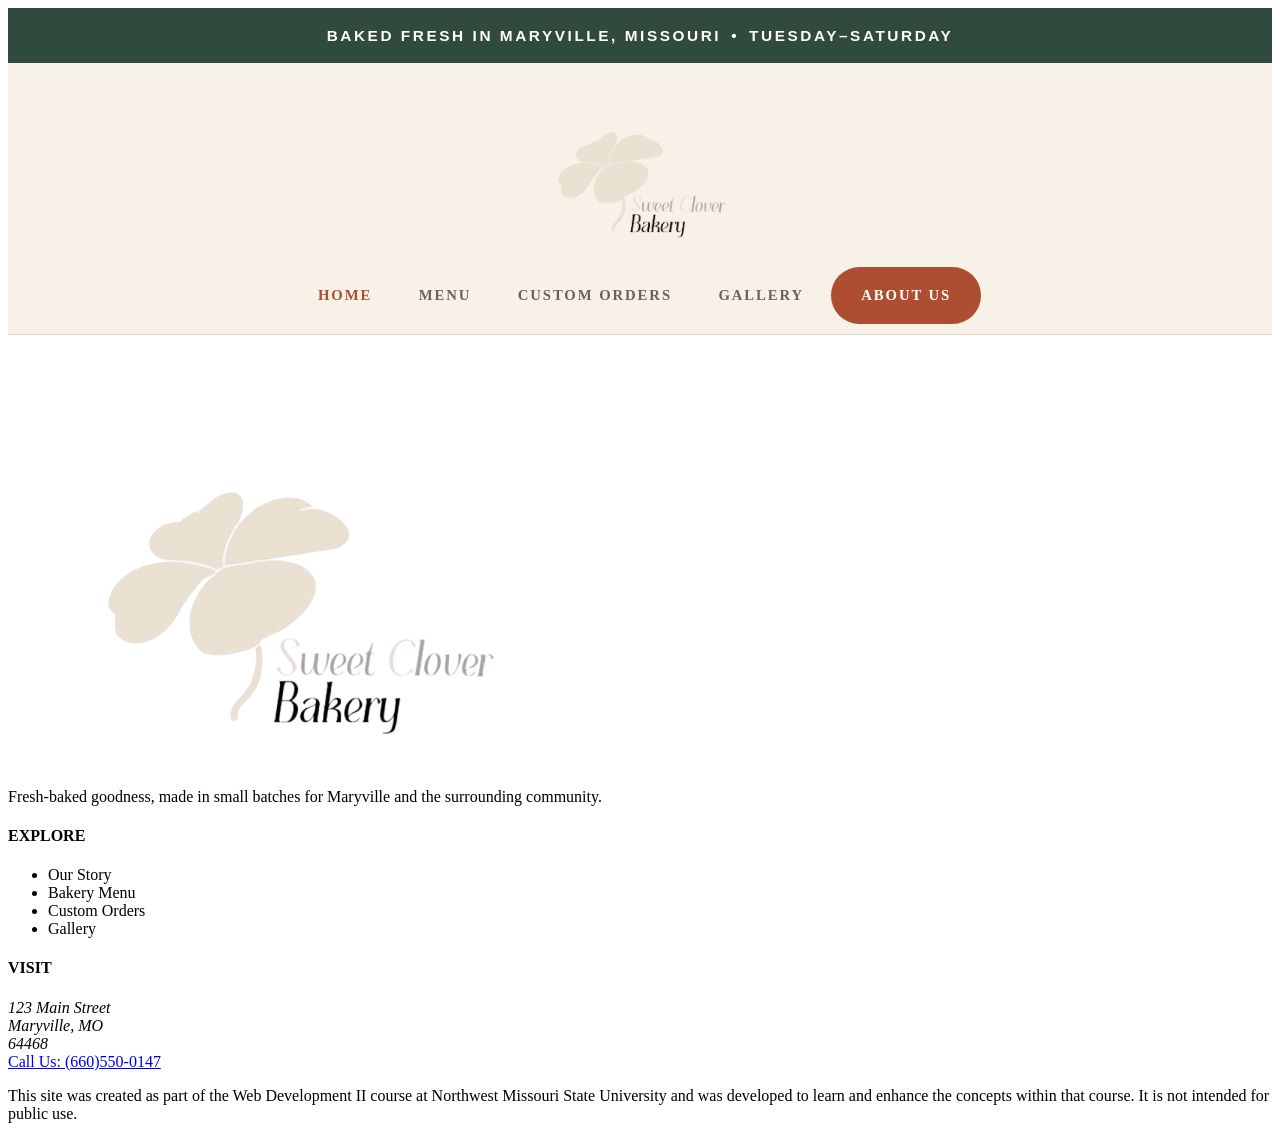
==== index.html @ 26d7bfdf "Emma Smith Update HTML Added HTML code to the footer of index.html" ====
<!DOCTYPE html>
<html lang="en">
   <head>
      <!--
         Project Description:

         Author(s): Alex Chagnon, Mitchell Nelson
         Date:   10/15/2026
   
         Filename: index.html
   
      -->
      
      <meta charset="utf-8" />
      <meta name="viewport" content="width=device-width, initial-scale=1" />
      <title>Sweet Clover Bakery</title>
      <link href="styles.css" rel="stylesheet" />

   </head>
   <body>
      <div class="announcement-bar">
         BAKED FRESH IN MARYVILLE, MISSOURI
         <span class="announcement-divider">•</span>
         TUESDAY–SATURDAY
      </div>
      <header>
         <a href="index.html">
            <img src="images/logo.png" alt="Sweet Clover Bakery">
         </a>
         <nav>
            <a href="index.html">Home</a>
            <a href="menu.html">Menu</a>
            <a href="customorders.html">Custom Orders</a>
            <a href="gallery.html">Gallery</a>
            <a href="aboutus.html">About Us</a>
         </nav>
         
      </header>

      <article>
             
      </article>
      
      <footer>
          <div class="footer-container">
            <!-- Left Column -->
            <a href="index.html">
            <img src="images/logo.png" alt="Sweet Clover Bakery">
         </a>
              <p>Fresh-baked goodness, made in small batches for Maryville and the surrounding community.</p>
          </div>
          
          <!--Middle Column-->
            <div class="footer-column">
                <h4>EXPLORE</h4>
                <ul>
                    <li href="aboutus.html">Our Story</li>
                    <li href="menu.html">Bakery Menu</li>
                    <li href="customorders.html">Custom Orders</li>
                    <li href="gallery.html">Gallery</li>
                    </ul>
            </div>
          
        <!-- Right Column -->
          <div class="footer-column">
          <h4>VISIT</h4>
          <address>
              123 Main Street<br>
              Maryville, MO<br>
              64468<br>
              </address>
          <a href="tel:+660550147">Call Us: (660)550-0147</a>
          </div>
          
          <div class="footer-bottom">
          <p>This site was created as part of the Web Development II course at Northwest Missouri State University and was developed to learn and enhance the concepts within that course. It is not intended for public use.</p>
          </div>
      </footer>
   </body>

</html>
---- styles.css ----
@charset "utf-8";

/*
{"path":"/tauri/C/Users/S580229/OneDrive - nwmissouri.edu/Documents/2026-2027 Courses/Fall 2026/Web Development/Web Dev Project/web-dev-ii-fa26-group-project-group-1/styles.css"}   Project Name:
   Author(s): Mitchell Nelson
   Date: 10/15/2026
   Filename: styles.css

*/


/* HTML and Body styles */


/* Announcement styles */
.announcement-bar {
    display: flex;
    width: 100%;
    min-height: 55px;
    margin: 0;
    border: none;
    outline: none;
    box-sizing: border-box;

    align-items: center;
    justify-content: center;
    flex-wrap: wrap;
    gap: 10px;

    background-color: #304b3d;
    color: #ffffff;
    padding: 14px 16px;

    font-family: Arial, Helvetica, sans-serif;
    font-size: clamp(10px, 1.2vw, 17px);
    font-weight: bold;
    letter-spacing: clamp(1px, 0.2vw, 3px);
    line-height: 1.5;
    text-align: center;
}

/* Header styles */
header {
   background-color: #f7f1e7;
   min-height: 200px;
   display: flex;
   flex-direction: column;
   align-items: center;
   justify-content: center;
   padding: 1px 20px 10px;
   border-bottom: 1px solid #e1d9ce;
}

header > a {
   display: flex;
   justify-content: center;
   align-items: center;
   margin-bottom: 15px;
}

header img {
   display: block;
   width: 250px;
   height: auto;
   object-fit: contain;
}

/* Navigation list styles */
nav {
    display: flex;
    flex-direction: row;
    align-items: center;
    justify-content: center;
    flex-wrap: wrap;
    gap: 8px;
    width: 100%;
    max-width: 1000px;
    margin: 0 auto;
}

nav a {
    display: inline-flex;
    align-items: center;
    justify-content: center;
    text-align: center;
    text-decoration: none;
    color: #68635c;
    font-size: clamp(11px, 1.15vw, 16px);
    font-weight: bold;
    letter-spacing: clamp(0.5px, 0.15vw, 2px);
    text-transform: uppercase;
    padding: 17px clamp(10px, 1.5vw, 20px);
    border-radius: 0;
    background-color: transparent;
    transition: color 0.25s ease;
}

nav a:not(:last-child) {
    text-decoration: none;
    text-underline-offset: 6px;
    text-decoration-thickness: 2px;
}

nav a:not(:last-child):hover {
    color: #ad4e32;
    text-decoration: underline;
    background-color: transparent;
}

nav a:first-child {
    color: #ad4e32;
}

nav a:last-child {
   background-color: #ad4e32;
   color: #ffffff;
   padding: 20px 30px;
   border-radius: 40px;
   text-decoration: none;
}

nav a:last-child:hover {
   background-color: #8f3e28;
   color: #ffffff;
   text-decoration: none;
}

nav a:focus-visible {
   outline: 2px solid #304b3d;
   outline-offset: 4px;
}

/* Article Styles */



/* Page footer styles */




/* =============================================
   Tablet and Desktop Styles: greater than 510px
   =============================================
*/
@media only screen and (min-width:511px) {
   
   
}

/* =============================================
   Tablet and Desktop Styles: greater than 640px
   =============================================
*/
@media only screen and (min-width:641px) {
      
   
}

/* =============================================
   Tablet and Desktop Styles: greater than 720px
   =============================================
*/
@media only screen and (min-width: 721px) {
       
}

/* =============================================
   Tablet and Desktop Styles: greater than 1020px
   =============================================
*/
@media only screen and (min-width: 1021px) {

    
}
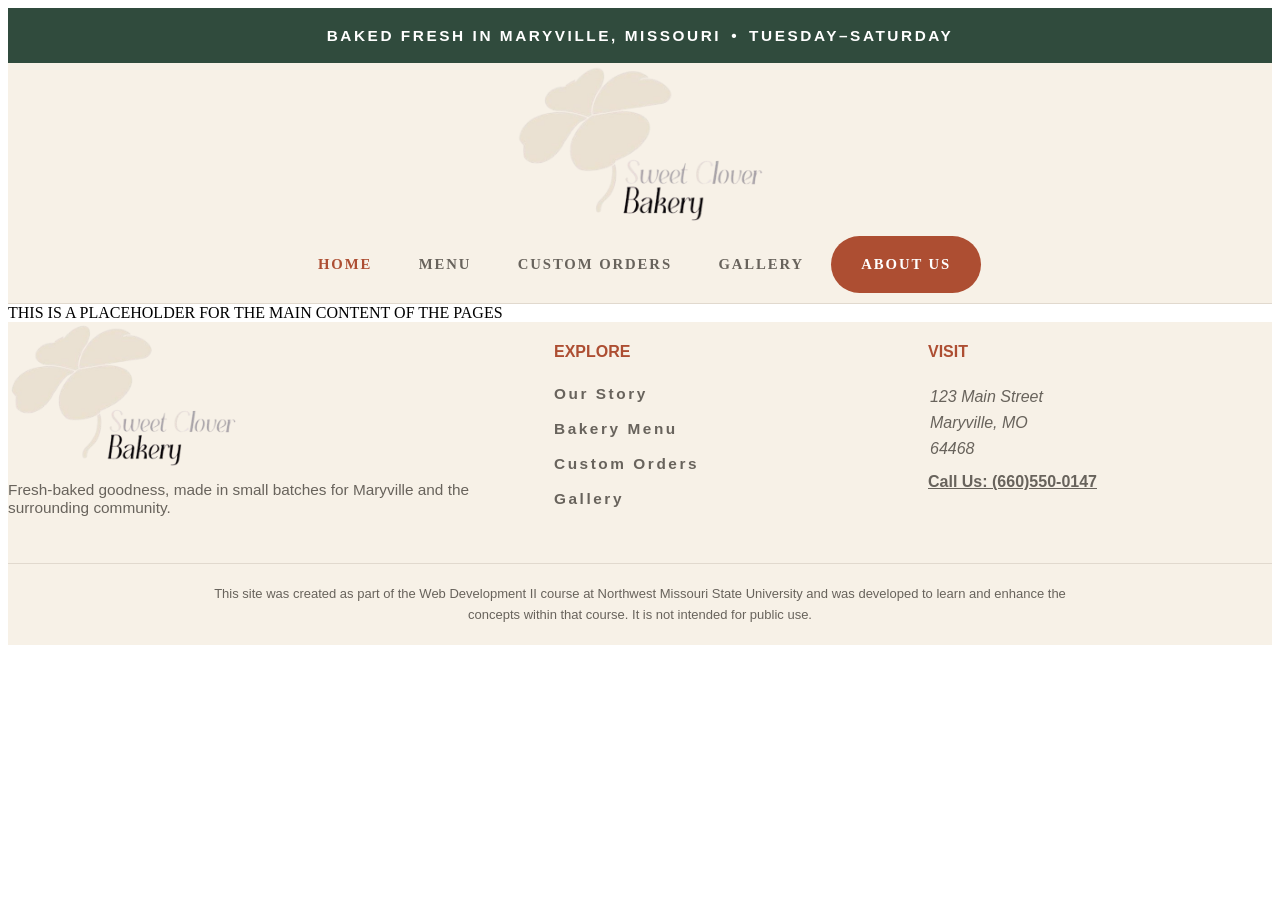
==== commit 6c95ba26: "footer CSS footer css created. flexboxes used for the three columns within the footer, as well as li" ====
--- a/index.html
+++ b/index.html
@@ -1,7 +1,8 @@
 <!DOCTYPE html>
 <html lang="en">
-   <head>
-      <!--
+
+<head>
+    <!--
          Project Description:
 
          Author(s): Alex Chagnon, Mitchell Nelson
@@ -10,72 +11,78 @@
          Filename: index.html
    
       -->
-      
-      <meta charset="utf-8" />
-      <meta name="viewport" content="width=device-width, initial-scale=1" />
-      <title>Sweet Clover Bakery</title>
-      <link href="styles.css" rel="stylesheet" />
 
-   </head>
-   <body>
-      <div class="announcement-bar">
-         BAKED FRESH IN MARYVILLE, MISSOURI
-         <span class="announcement-divider">•</span>
-         TUESDAY–SATURDAY
-      </div>
-      <header>
-         <a href="index.html">
+    <meta charset="utf-8" />
+    <meta name="viewport" content="width=device-width, initial-scale=1" />
+    <title>Sweet Clover Bakery</title>
+    <link href="styles.css" rel="stylesheet" />
+
+</head>
+
+<body>
+    <div class="announcement-bar">
+        BAKED FRESH IN MARYVILLE, MISSOURI
+        <span class="announcement-divider">•</span>
+        TUESDAY–SATURDAY
+    </div>
+    <header>
+        <a href="index.html">
             <img src="images/logo.png" alt="Sweet Clover Bakery">
-         </a>
-         <nav>
+        </a>
+        <nav>
             <a href="index.html">Home</a>
             <a href="menu.html">Menu</a>
             <a href="customorders.html">Custom Orders</a>
             <a href="gallery.html">Gallery</a>
             <a href="aboutus.html">About Us</a>
-         </nav>
-         
-      </header>
+        </nav>
 
-      <article>
-             
-      </article>
-      
-      <footer>
-          <div class="footer-container">
+    </header>
+
+    <article>
+       THIS IS A PLACEHOLDER FOR THE MAIN CONTENT OF THE PAGES
+
+    </article>
+
+    <footer>
+        <div class="footer-container">
             <!-- Left Column -->
-            <a href="index.html">
-            <img src="images/logo.png" alt="Sweet Clover Bakery">
-         </a>
-              <p>Fresh-baked goodness, made in small batches for Maryville and the surrounding community.</p>
-          </div>
-          
-          <!--Middle Column-->
+            <div class="footer-column">
+                <a href="index.html">
+                    <img src="images/logo.png" alt="Sweet Clover Bakery">
+                </a>
+                <p>Fresh-baked goodness, made in small batches for Maryville and the surrounding community.</p>
+            </div>
+
+
+            <!--Middle Column-->
             <div class="footer-column">
                 <h4>EXPLORE</h4>
                 <ul>
-                    <li href="aboutus.html">Our Story</li>
-                    <li href="menu.html">Bakery Menu</li>
-                    <li href="customorders.html">Custom Orders</li>
-                    <li href="gallery.html">Gallery</li>
-                    </ul>
+                    <li><a href="aboutus.html">Our Story</a></li>
+                    <li><a href="menu.html">Bakery Menu</a></li>
+                    <li><a href="customorders.html">Custom Orders</a></li>
+                    <li><a href="gallery.html">Gallery</a></li>
+                </ul>
             </div>
-          
-        <!-- Right Column -->
-          <div class="footer-column">
-          <h4>VISIT</h4>
-          <address>
-              123 Main Street<br>
-              Maryville, MO<br>
-              64468<br>
-              </address>
-          <a href="tel:+660550147">Call Us: (660)550-0147</a>
-          </div>
-          
-          <div class="footer-bottom">
-          <p>This site was created as part of the Web Development II course at Northwest Missouri State University and was developed to learn and enhance the concepts within that course. It is not intended for public use.</p>
-          </div>
-      </footer>
-   </body>
 
-</html>
+            <!-- Right Column -->
+            <div class="footer-column">
+                <h4>VISIT</h4>
+                <address>
+                    123 Main Street<br>
+                    Maryville, MO<br>
+                    64468<br>
+                </address>
+                <a href="tel:+660550147">Call Us: (660)550-0147</a>
+            </div>
+
+        </div>
+
+        <div class="footer-bottom">
+            <p>This site was created as part of the Web Development II course at Northwest Missouri State University and was developed to learn and enhance the concepts within that course. It is not intended for public use.</p>
+        </div>
+    </footer>
+</body>
+
+</html>
--- a/styles.css
+++ b/styles.css
@@ -136,7 +136,110 @@
 
 /* Page footer styles */
 
-
+footer{
+   background-color: #f7f1e7;
+   font-family: Arial, Helvetica, sans-serif;
+
+
+}
+
+.footer-container{
+   display: flex;
+   width: 100%;
+   gap: 30px;
+   
+}
+.footer-column{
+   flex: 1;
+}
+
+.footer-column h4{
+   color: #ad4e32
+}
+
+.footer-column:first-child{
+   flex: 1.5;
+   color: #68635c;
+   font-size: clamp(13px, 1.2vw, 17px);
+   
+}
+
+.footer-column  ul{
+   list-style: none;
+   padding: 0;
+   margin: 0;
+   display: flex;
+   flex-direction: column;
+   gap: 12px;
+    font-family: Arial, Helvetica, sans-serif;
+    font-size: clamp(13px, 1.2vw, 17px);
+    font-weight: bold;
+    letter-spacing: clamp(1px, 0.2vw, 3px);
+    line-height: 1.5;
+    
+   
+   
+}
+
+
+.footer-column:nth-child(2) a{
+   color: #68635c;
+   text-decoration: none;
+   
+   
+}
+
+.footer-column:nth-child(3) a{
+   color: #68635c;
+   font-weight: bold;
+   display: inline-block;
+   margin-top: 10px;
+   
+   
+}
+
+.footer-column:nth-child(3) address{
+   color: #68635c;
+   text-decoration: none;
+   line-height: 1.6;
+   padding: 2px;
+   font-family: Arial, Helvetica, sans-serif;
+   
+   
+}
+
+.footer-column a:hover{
+   text-decoration: underline;
+   color: #ad4e32
+}
+
+
+
+footer img {
+   display: block;
+   width: 230px;
+   height: auto;
+   object-fit: contain;
+}
+
+.footer-bottom {
+    display: flex;
+   justify-content: center;
+   align-items: center;
+   border-top: 1px solid #e1d9ce;
+   margin-top: 30px;
+   padding: 20px 15px;
+   text-align: center;
+   color:#68635c;
+   font-size: 13px;
+   line-height: 1.6;
+
+}
+
+.footer-bottom p{
+   max-width: 900px;
+   margin: 0;
+}
 
 
 /* =============================================
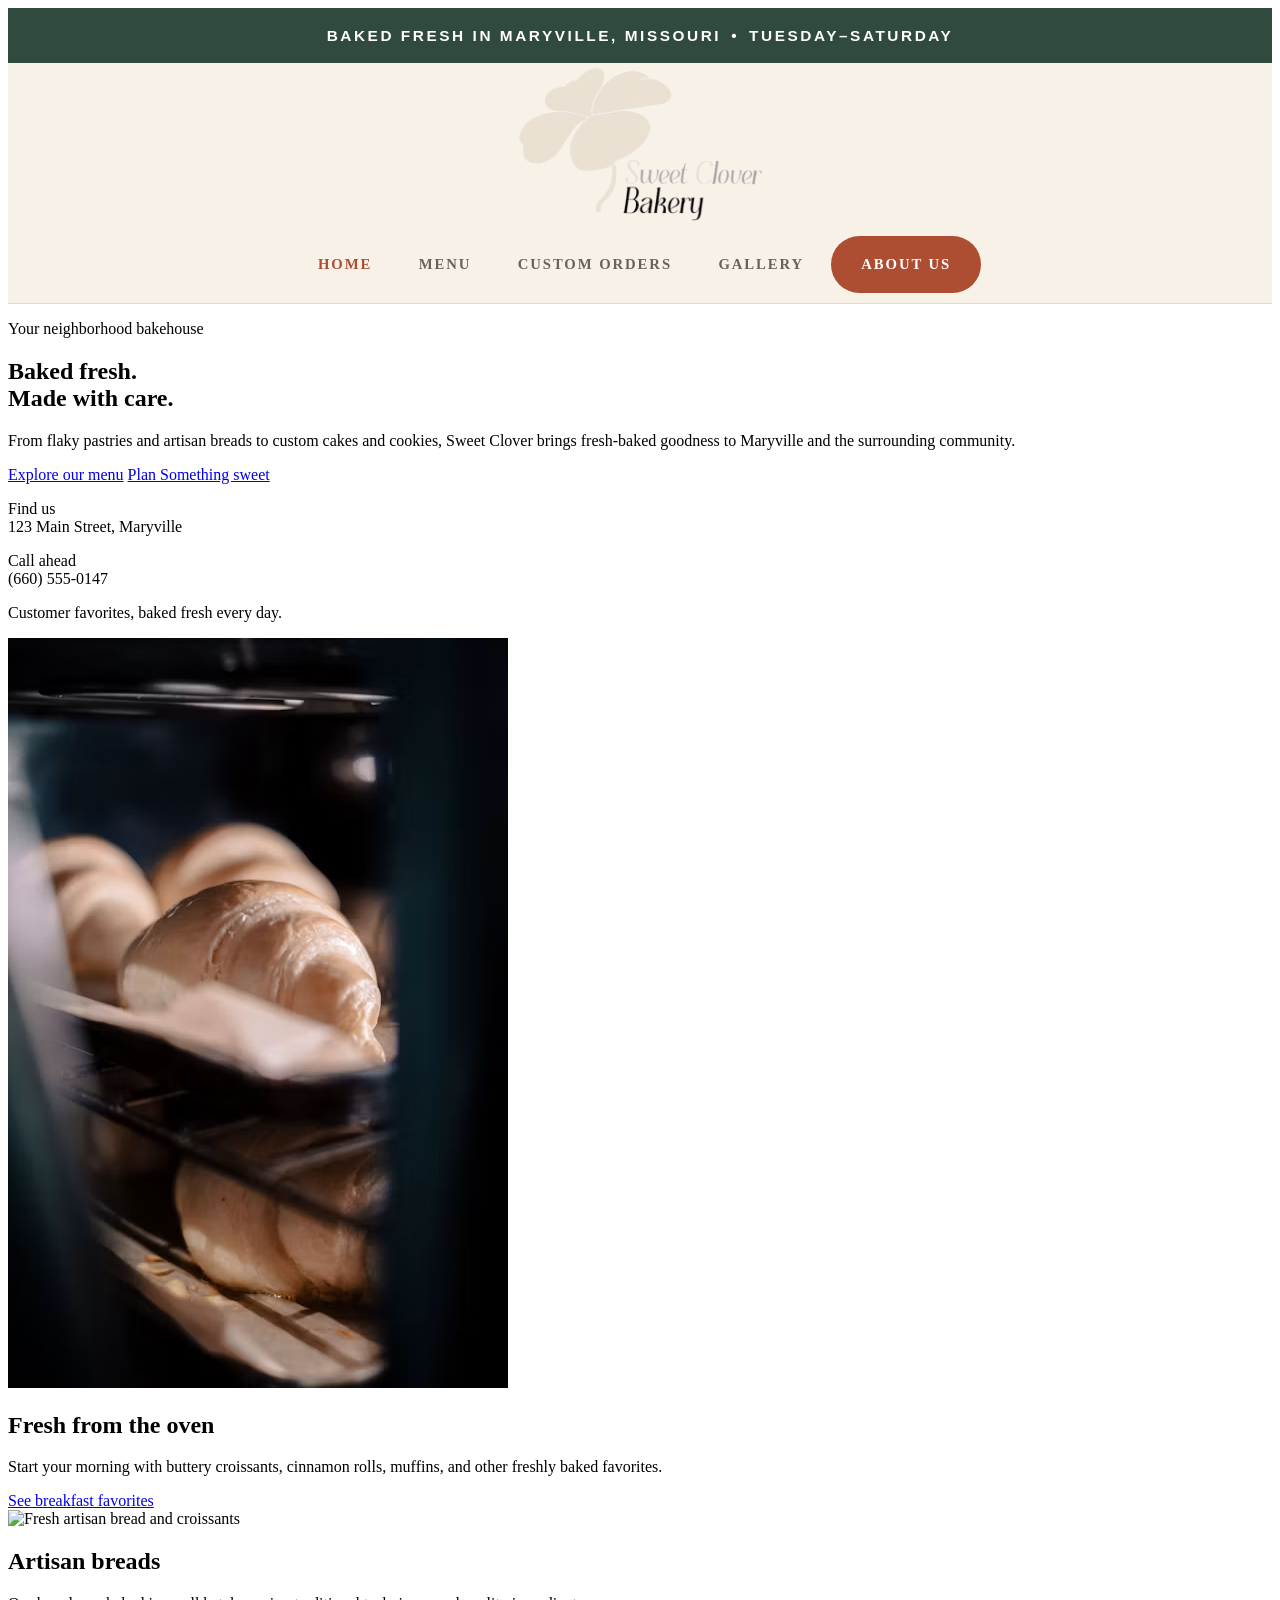
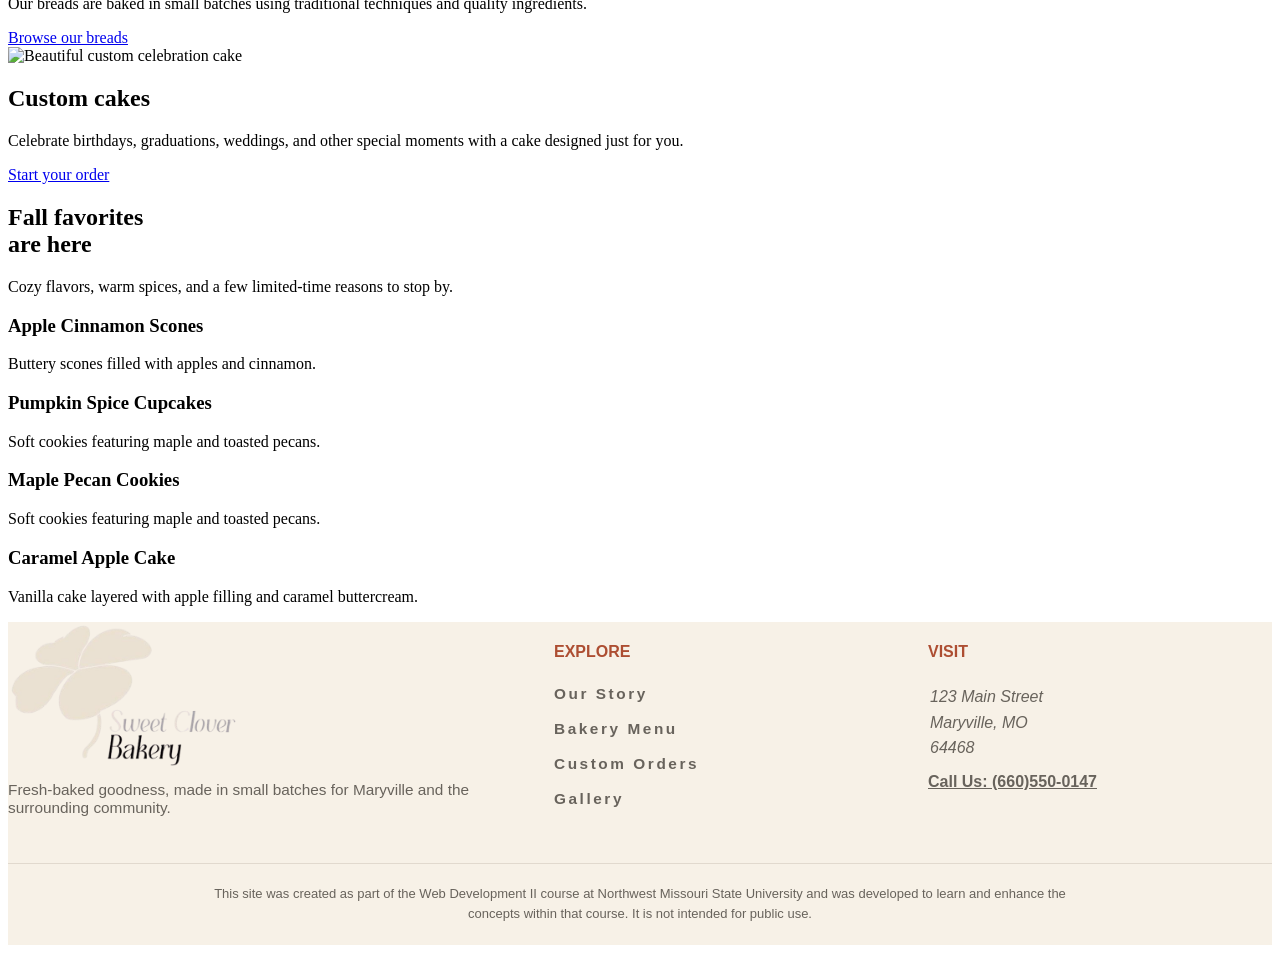
==== commit 76390546: "Index and menu content Added the content for the menu and index pages." ====
--- a/index.html
+++ b/index.html
@@ -40,9 +40,105 @@
     </header>
 
     <article>
-       THIS IS A PLACEHOLDER FOR THE MAIN CONTENT OF THE PAGES
+      <!-- top content for home page content -->
+        <p>Your neighborhood bakehouse</p>
+        <h1>Baked fresh. <br> Made with care.</h1>
+        <p>From flaky pastries and artisan breads to custom cakes and cookies,
+            Sweet Clover brings fresh-baked goodness to Maryville and the 
+            surrounding community.</p>
+            <a href="menu.html">Explore our menu</a>
+            <a href="customorders.html">Plan Something sweet</a>
+        <p>Find us <br> 123 Main Street, Maryville</p>
 
-    </article>
+        <p>Call ahead <br> (660) 555-0147 </p>
+      </article>
+    
+    <!-- Feature cards -->
+    <section>
+        <p>
+           Customer favorites, baked fresh every day.
+        </p>
+        <div>
+            <article>
+                <img src="breadoven.jpg" alt="Freshly baked golden croissants">
+                <div>
+                    <h2>Fresh from the oven</h2>
+                    <p>
+                        Start your morning with buttery croissants,
+                        cinnamon rolls, muffins, and other freshly
+                        baked favorites.
+                    </p>
+                    <a href="menu.html">
+                        See breakfast favorites
+                    </a>
+                </div>
+            </article>
+
+            <article>
+                <img src="sourdough.jpg" alt="Fresh artisan bread and croissants">
+                <div>
+                    <h2>Artisan breads</h2>
+                    <p>
+                        Our breads are baked in small batches using
+                        traditional techniques and quality ingredients.
+                    </p>    
+                    <a href="menu.html">
+                        Browse our breads
+                    </a>
+                </div>
+            </article>
+
+            <article>
+                <img src="birthdaycake.jpg" alt="Beautiful custom celebration cake">
+                <div class="card-content">
+                    <h2>Custom cakes</h2>
+                    <p>
+                        Celebrate birthdays, graduations, weddings,
+                        and other special moments with a cake designed
+                        just for you.
+                    </p>
+                    <a href="customorders.html">
+                        Start your order
+                    </a>
+                </div>
+            </article>
+        </div>
+    </section>
+
+    <!-- Fall favorites -->
+    <section>
+        <div>
+            <div>
+                <h2>Fall favorites<br>are here</h2>
+                <p>
+                    Cozy flavors, warm spices, and a few limited-time
+                    reasons to stop by.
+                </p>
+            </div>
+
+            <div>
+                <article>
+                    <h3>Apple Cinnamon Scones</h3>
+                    <p>Buttery scones filled with apples and cinnamon.</p>
+                </article>
+
+                <article>
+                    <h3>Pumpkin Spice Cupcakes</h3>
+                    <p>Soft cookies featuring maple and toasted pecans.</p>
+                </article>
+
+                <article>
+                    <h3>Maple Pecan Cookies</h3>
+                    <p>Soft cookies featuring maple and toasted pecans.</p>
+                </article>
+
+                <article>
+                    <h3>Caramel Apple Cake</h3>
+                    <p>Vanilla cake layered with apple filling and caramel buttercream.</p>
+                </article>
+            </div>
+        </div>
+    </section>
 
     <footer>
         <div class="footer-container">
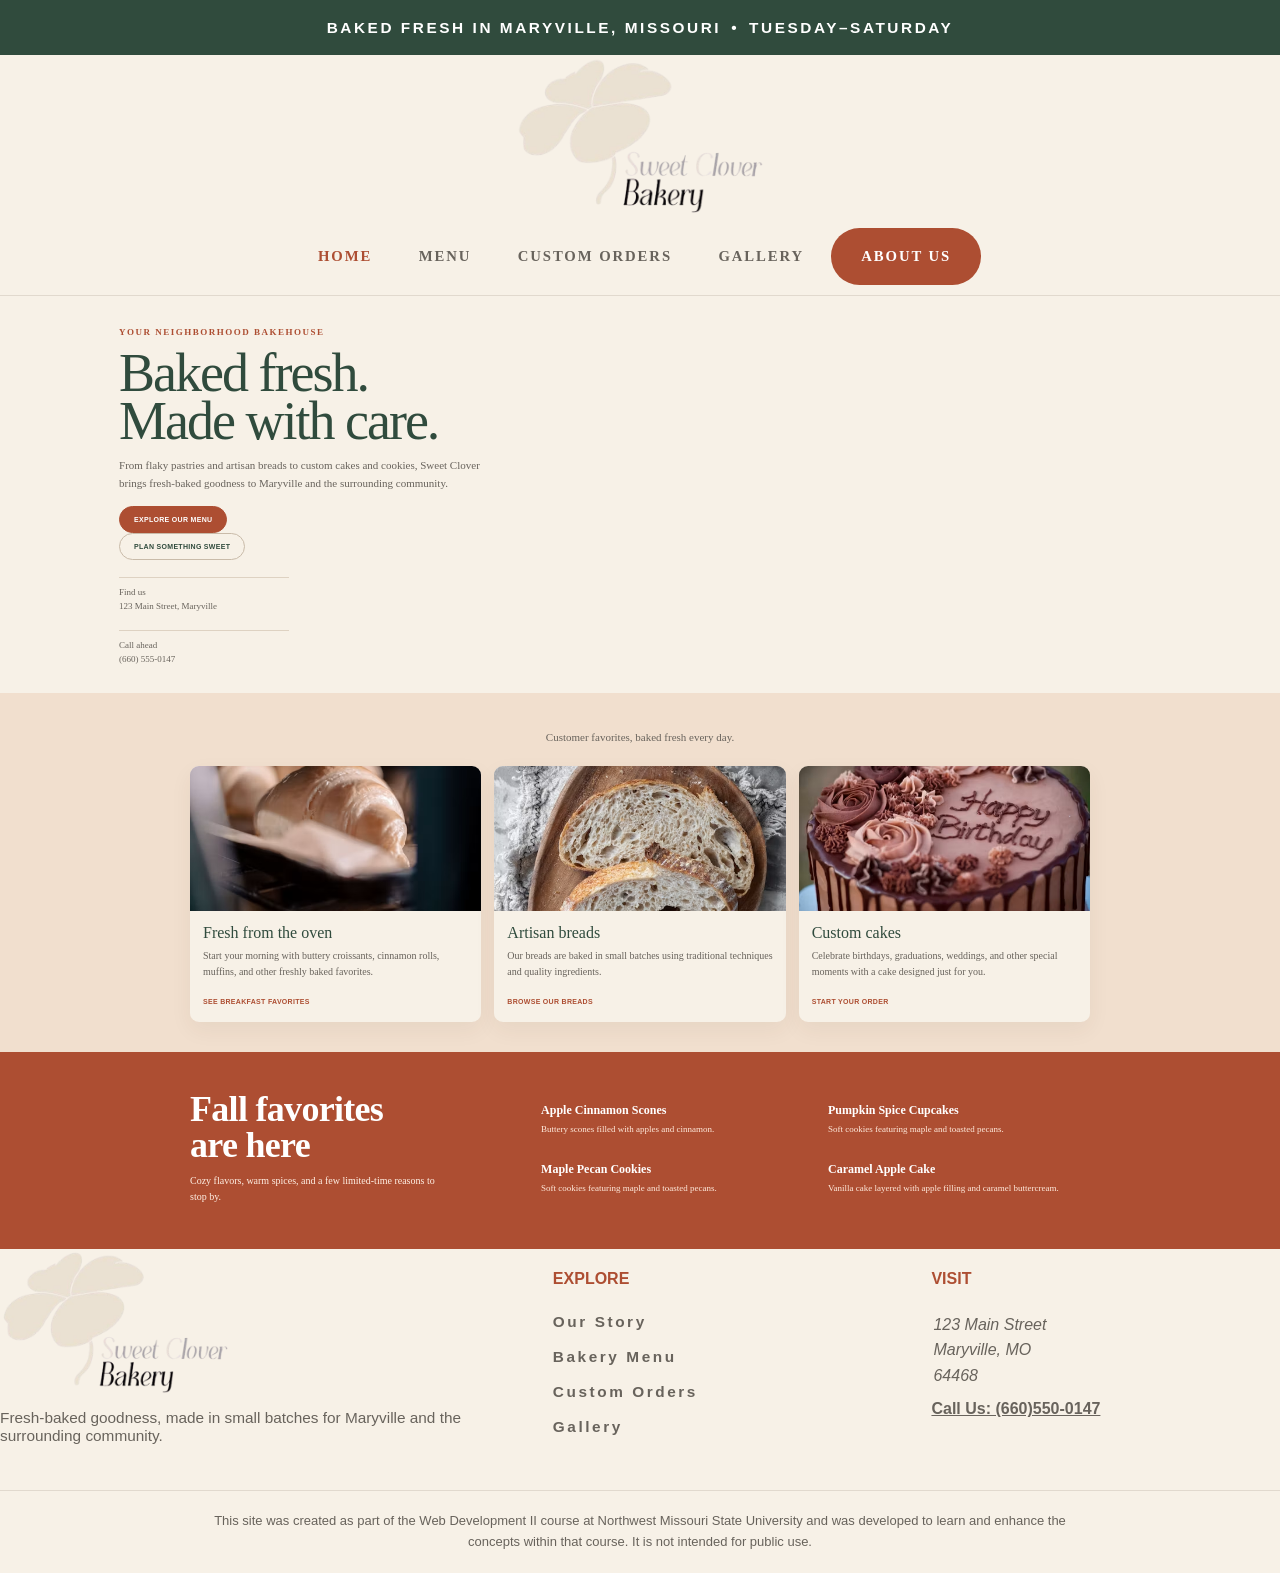
==== commit 94cb22c5: "Mitchell CSS Made CSS specific to index and menu pages since I don't know what y'all are doing to yo" ====
--- a/index.html
+++ b/index.html
@@ -19,7 +19,7 @@
 
 </head>
 
-<body>
+<body class="home-page">
     <div class="announcement-bar">
         BAKED FRESH IN MARYVILLE, MISSOURI
         <span class="announcement-divider">•</span>
@@ -38,107 +38,108 @@
         </nav>
 
     </header>
-
-    <article>
-      <!-- top content for home page content -->
-        <p>Your neighborhood bakehouse</p>
-        <h1>Baked fresh. <br> Made with care.</h1>
-        <p>From flaky pastries and artisan breads to custom cakes and cookies,
-            Sweet Clover brings fresh-baked goodness to Maryville and the 
-            surrounding community.</p>
+    <main>
+        <article>
+            <!-- top content for home page content -->
+            <p>Your neighborhood bakehouse</p>
+            <h1>Baked fresh. <br> Made with care.</h1>
+            <p>From flaky pastries and artisan breads to custom cakes and cookies,
+                Sweet Clover brings fresh-baked goodness to Maryville and the
+                surrounding community.</p>
             <a href="menu.html">Explore our menu</a>
             <a href="customorders.html">Plan Something sweet</a>
-        <p>Find us <br> 123 Main Street, Maryville</p>
+            <p>Find us <br> 123 Main Street, Maryville</p>
 
-        <p>Call ahead <br> (660) 555-0147 </p>
-      </article>
-    
-    <!-- Feature cards -->
-    <section>
-        <p>
-           Customer favorites, baked fresh every day.
-        </p>
-        <div>
-            <article>
-                <img src="breadoven.jpg" alt="Freshly baked golden croissants">
-                <div>
-                    <h2>Fresh from the oven</h2>
-                    <p>
-                        Start your morning with buttery croissants,
-                        cinnamon rolls, muffins, and other freshly
-                        baked favorites.
-                    </p>
-                    <a href="menu.html">
-                        See breakfast favorites
-                    </a>
-                </div>
-            </article>
+            <p>Call ahead <br> (660) 555-0147 </p>
+        </article>
 
-            <article>
-                <img src="sourdough.jpg" alt="Fresh artisan bread and croissants">
-                <div>
-                    <h2>Artisan breads</h2>
-                    <p>
-                        Our breads are baked in small batches using
-                        traditional techniques and quality ingredients.
-                    </p>    
-                    <a href="menu.html">
-                        Browse our breads
-                    </a>
-                </div>
-            </article>
-
-            <article>
-                <img src="birthdaycake.jpg" alt="Beautiful custom celebration cake">
-                <div class="card-content">
-                    <h2>Custom cakes</h2>
-                    <p>
-                        Celebrate birthdays, graduations, weddings,
-                        and other special moments with a cake designed
-                        just for you.
-                    </p>
-                    <a href="customorders.html">
-                        Start your order
-                    </a>
-                </div>
-            </article>
-        </div>
-    </section>
-
-    <!-- Fall favorites -->
-    <section>
-        <div>
-            <div>
-                <h2>Fall favorites<br>are here</h2>
-                <p>
-                    Cozy flavors, warm spices, and a few limited-time
-                    reasons to stop by.
-                </p>
-            </div>
-
+        <!-- Feature cards -->
+        <section>
+            <p>
+                Customer favorites, baked fresh every day.
+            </p>
             <div>
                 <article>
-                    <h3>Apple Cinnamon Scones</h3>
-                    <p>Buttery scones filled with apples and cinnamon.</p>
+                    <img src=/images/breadoven.jpg alt="Freshly baked golden croissants">
+                    <div>
+                        <h2>Fresh from the oven</h2>
+                        <p>
+                            Start your morning with buttery croissants,
+                            cinnamon rolls, muffins, and other freshly
+                            baked favorites.
+                        </p>
+                        <a href="menu.html">
+                            See breakfast favorites
+                        </a>
+                    </div>
                 </article>
 
                 <article>
-                    <h3>Pumpkin Spice Cupcakes</h3>
-                    <p>Soft cookies featuring maple and toasted pecans.</p>
+                    <img src=/images/sourdough.jpg alt="Fresh artisan bread and croissants">
+                    <div>
+                        <h2>Artisan breads</h2>
+                        <p>
+                            Our breads are baked in small batches using
+                            traditional techniques and quality ingredients.
+                        </p>
+                        <a href="menu.html">
+                            Browse our breads
+                        </a>
+                    </div>
                 </article>
 
                 <article>
-                    <h3>Maple Pecan Cookies</h3>
-                    <p>Soft cookies featuring maple and toasted pecans.</p>
-                </article>
-
-                <article>
-                    <h3>Caramel Apple Cake</h3>
-                    <p>Vanilla cake layered with apple filling and caramel buttercream.</p>
+                    <img src=/images/birthdaycake.jpg alt="Beautiful custom celebration cake">
+                    <div class="card-content">
+                        <h2>Custom cakes</h2>
+                        <p>
+                            Celebrate birthdays, graduations, weddings,
+                            and other special moments with a cake designed
+                            just for you.
+                        </p>
+                        <a href="customorders.html">
+                            Start your order
+                        </a>
+                    </div>
                 </article>
             </div>
-        </div>
-    </section>
+        </section>
+
+        <!-- Fall favorites -->
+        <section>
+            <div>
+                <div>
+                    <h2>Fall favorites<br>are here</h2>
+                    <p>
+                        Cozy flavors, warm spices, and a few limited-time
+                        reasons to stop by.
+                    </p>
+                </div>
+
+                <div>
+                    <article>
+                        <h3>Apple Cinnamon Scones</h3>
+                        <p>Buttery scones filled with apples and cinnamon.</p>
+                    </article>
+
+                    <article>
+                        <h3>Pumpkin Spice Cupcakes</h3>
+                        <p>Soft cookies featuring maple and toasted pecans.</p>
+                    </article>
+
+                    <article>
+                        <h3>Maple Pecan Cookies</h3>
+                        <p>Soft cookies featuring maple and toasted pecans.</p>
+                    </article>
+
+                    <article>
+                        <h3>Caramel Apple Cake</h3>
+                        <p>Vanilla cake layered with apple filling and caramel buttercream.</p>
+                    </article>
+                </div>
+            </div>
+        </section>
+    </main>
 
     <footer>
         <div class="footer-container">
--- a/styles.css
+++ b/styles.css
@@ -9,8 +9,30 @@
 */
 
 
-/* HTML and Body styles */
-
+/* HTML and Body styles utilized AI tool, wasn't logged into CHATGPT, 3 following pieces of code were created by GPT, Mrs. Linville oversaw the whole process */
+html,
+body {
+    margin: 0;
+    padding: 0;
+    width: 100%;
+}
+
+*,
+*::before,
+*::after {
+    box-sizing: border-box;
+}
+
+body {
+    min-height: 100vh;
+    display: flex;
+    flex-direction: column;
+}
+
+/* Main page content */
+article {
+    flex: 1;
+}
 
 /* Announcement styles */
 .announcement-bar {
@@ -132,7 +154,538 @@
 
 /* Article Styles */
 
-
+/*Custom Order Page Styles*/ 
+.container {
+    width: 90%;
+        max-width: 1280px;
+    margin: auto;
+}
+
+.two-column {
+    display: grid;
+    grid-template-columns: 1fr 1.2fr;
+    gap: 32px;
+    align-items: start;
+}
+
+secion {
+    padding: 80px 0;
+}
+
+/* Section */
+
+.body {
+    margin: 0;
+    padding: 0;
+    background-color: #f7f1e7;
+    font-family: Arial, Helvetica, sans-serif;
+    color: #4a5a63
+}
+
+.custom-cakes {
+    background: #f7f1e7; 
+}
+
+.custom-cakes-container {
+    max-width: 420px;
+    margin: 0 auto;
+}
+
+/* Feature Cards */
+
+.features {
+    display: flex;
+    flex-direction: column;
+    gap: 16px;
+}
+/* Block Section */
+.custom-cakes {
+    padding: 2em;
+}
+
+/*Top Box*/
+.signature-offering {
+    display: flex;
+    justify-content: space-between;
+    align-items: center;
+    margin-bottom: 2em;
+    padding: 2em;
+}
+/*Left side of top box*/
+.signature-offering_content {
+    width: 60;
+}
+/* Right side of top box */
+.signature-offering_description {
+    width: 35%
+}
+/*Bottom Row */
+.cake-options {
+    display: grid;
+    grid-template-columns: 1fr 1fr;
+}
+/* Individual bottom boxes */
+.option-card {
+    padding: 2em;
+}
+
+
+.custom-order-section {
+    display: flex;
+    gap: 3em;
+}
+.how-it-works {
+    flex: 1;
+}
+.order-form-card {
+    flex: 1.3;
+}
+.form-row {
+    display: flex;
+    gap: 1em;
+}
+.form-group {
+    display: flex; 
+    flex-direction: column;
+}
+
+/* ============================================
+ * ============================================
+ * Mitchell Nelson - note to others in project
+ * ============================================
+ * ============================================ */
+/* home and menu styles */
+/* Index page specific code */
+.home-page main {
+   flex: 1;
+   width: 100%;
+   color: #304b3d;
+   font-family: Georgia, "Times New Roman", serif;
+}
+
+.home-page main p {
+   line-height: 1.65;
+}
+
+.home-page main article {
+   flex: initial;
+}
+
+.home-page main > article:first-child {
+   min-height: 263px;
+   padding: 29px 9.3% 27px;
+   background-color: #f7f1e7;
+   display: flex;
+   flex-direction: column;
+   align-items: flex-start;
+}
+
+.home-page main > article:first-child > p:first-child {
+   margin: 0 0 9px;
+   color: #ad4e32;
+   font-size: 9px;
+   font-weight: bold;
+   letter-spacing: 1.5px;
+   text-transform: uppercase;
+}
+
+.home-page main > article:first-child h1 {
+   margin: 0 0 8px;
+   color: #304b3d;
+   font-size: clamp(38px, 5.5vw, 54px);
+   font-weight: normal;
+   letter-spacing: -2px;
+   line-height: 0.9;
+}
+
+.home-page main > article:first-child h1 em {
+   color: #ad4e32;
+   font-weight: normal;
+   font-style: italic;
+}
+
+.home-page main > article:first-child h1 + p {
+   max-width: 385px;
+   margin: 2px 0 14px;
+   color: #68635c;
+   font-size: 11px;
+   line-height: 1.65;
+}
+
+/* Home buttons */
+.home-page main > article:first-child a {
+   display: inline-block;
+   margin: 0 5px 0 0;
+   padding: 9px 14px;
+   border: 1px solid #ad4e32;
+   border-radius: 25px;
+   background-color: #ad4e32;
+   color: #fff;
+   font-family: Arial, Helvetica, sans-serif;
+   font-size: 7px;
+   font-weight: bold;
+   letter-spacing: 0.3px;
+   text-decoration: none;
+   text-transform: uppercase;
+   transition: background-color 0.2s ease;
+}
+
+.home-page main > article:first-child a:hover {
+   background-color: #8f3e28;
+}
+
+.home-page main > article:first-child a + a {
+   border-color: #c9bba9;
+   background-color: transparent;
+   color: #304b3d;
+}
+
+.home-page main > article:first-child a + a:hover {
+   background-color: #304b3d;
+   color: #fff;
+}
+
+/* Address and telephone */
+.home-page main > article:first-child a ~ p {
+   display: inline-block;
+   width: 170px;
+   margin: 17px 10px 0 0;
+   padding-top: 8px;
+   border-top: 1px solid #ded2c2;
+   color: #68635c;
+   font-size: 9px;
+   line-height: 1.5;
+}
+
+/* featured items */
+
+.home-page main > section:first-of-type {
+   padding: 35px 7% 30px;
+   background-color: #f1dfce;
+   text-align: center;
+}
+
+.home-page main > section:first-of-type > h2 {
+   margin: 0 auto 9px;
+   color: #304b3d;
+   font-size: clamp(28px, 4vw, 36px);
+   font-weight: normal;
+   letter-spacing: -1px;
+   line-height: 0.98;
+}
+
+.home-page main > section:first-of-type > p {
+   max-width: 430px;
+   margin: 0 auto 20px;
+   color: #68635c;
+   font-size: 11px;
+   line-height: 1.65;
+}
+
+/* Three-column card layout */
+.home-page main > section:first-of-type > div {
+   display: grid;
+   grid-template-columns: repeat(3, minmax(0, 1fr));
+   gap: 13px;
+   width: 100%;
+   max-width: 900px;
+   margin: 0 auto;
+   text-align: left;
+}
+
+/* Individual cards */
+.home-page main > section:first-of-type > div > article {
+   min-width: 0;
+   overflow: hidden;
+   border-radius: 9px;
+   background-color: #f7f1e7;
+   box-shadow: 0 8px 22px rgba(72, 47, 28, 0.06);
+   transition: transform 0.2s ease, box-shadow 0.2s ease;
+}
+
+.home-page main > section:first-of-type > div > article:hover {
+   transform: translateY(-3px);
+   box-shadow: 0 12px 25px rgba(72, 47, 28, 0.12);
+}
+
+/* Card images */
+.home-page main > section:first-of-type > div > article > img {
+   display: block;
+   width: 100%;
+   height: 145px;
+   object-fit: cover;
+   object-position: center;
+}
+
+/* Card content */
+.home-page main > section:first-of-type > div > article > div {
+   padding: 12px 13px 14px;
+}
+
+.home-page main > section:first-of-type > div > article > div::before {
+   display: block;
+   margin-bottom: 6px;
+   color: #ad4e32;
+   font-size: 8px;
+   letter-spacing: 1px;
+}
+
+.home-page main > section:first-of-type > div > article h2 {
+   margin: 0 0 6px;
+   color: #304b3d;
+   font-size: 16px;
+   font-weight: normal;
+   line-height: 1.2;
+}
+
+.home-page main > section:first-of-type > div > article p {
+   margin: 0 0 10px;
+   color: #68635c;
+   font-size: 10px;
+   line-height: 1.6;
+}
+
+.home-page main > section:first-of-type > div > article a {
+   color: #ad4e32;
+   font-family: Arial, Helvetica, sans-serif;
+   font-size: 7px;
+   font-weight: bold;
+   letter-spacing: 0.3px;
+   text-decoration: none;
+   text-transform: uppercase;
+}
+
+.home-page main > section:first-of-type > div > article a:hover {
+   text-decoration: underline;
+}
+
+/* Fall Favorites */
+.home-page main > section:nth-of-type(2) {
+   padding: 40px 8% 43px;
+   background-color: #ad4e32;
+   color: #fff;
+}
+
+.home-page main > section:nth-of-type(2) > div {
+   display: grid;
+   grid-template-columns: 0.85fr 1.5fr;
+   align-items: center;
+   gap: 40px;
+   max-width: 900px;
+   margin: 0 auto;
+}
+
+.home-page main > section:nth-of-type(2) > div > div:first-child h2 {
+   margin: 0 0 10px;
+   color: #fff;
+   font-size: clamp(28px, 4vw, 36px);
+   font-weight: bold;
+   letter-spacing: -0.7px;
+   line-height: 0.98;
+}
+
+.home-page main > section:nth-of-type(2) > div > div:first-child p {
+   max-width: 260px;
+   margin: 0;
+   color: #fff0e5;
+   font-size: 10px;
+   line-height: 1.65;
+}
+
+/* Seasonal products grid */
+.home-page main > section:nth-of-type(2) > div > div:last-child {
+   display: grid;
+   grid-template-columns: repeat(2, minmax(0, 1fr));
+   column-gap: 25px;
+   row-gap: 24px;
+}
+
+.home-page main > section:nth-of-type(2) article h3 {
+   margin: 0 0 5px;
+   color: #fff;
+   font-size: 12px;
+   font-weight: bold;
+   line-height: 1.35;
+}
+
+.home-page main > section:nth-of-type(2) article p {
+   margin: 0;
+   color: #ffeadc;
+   font-size: 9px;
+   line-height: 1.55;
+}
+
+/* menu page specific code */
+.menu-page main {
+   display: grid;
+   grid-template-columns: minmax(0, 1fr) minmax(0, 1fr);
+   column-gap: 44px;
+   row-gap: 0;
+   width: 100%;
+   max-width: 1100px;
+   margin: 0 auto;
+   padding: 36px 8% 32px;
+   flex: 1;
+   align-content: start;
+   background-color: #304b3d;
+   color: #f7f1e7;
+   font-family: Georgia, "Times New Roman", serif;
+}
+
+.menu-page main > article {
+   min-width: 0;
+   margin: 0;
+   flex: initial;
+   background: transparent;
+}
+
+.menu-page main > article:first-child {
+   grid-column: 1 / -1;
+   display: grid;
+   grid-template-columns: minmax(0, 1.4fr) minmax(0, 1fr);
+   align-items: end;
+   column-gap: 40px;
+   padding: 0 0 14px;
+   margin-bottom: 22px;
+   border-bottom: 1px solid rgba(247, 241, 231, 0.35);
+}
+
+.menu-page main > article:first-child > p:first-child {
+   grid-column: 1 / -1;
+   margin: 0 0 7px;
+   color: #e5a06d;
+   font-family: Arial, Helvetica, sans-serif;
+   font-size: 8px;
+   font-weight: bold;
+   letter-spacing: 1.5px;
+   text-transform: uppercase;
+}
+
+.menu-page main > article:first-child h1 {
+   grid-column: 1;
+   grid-row: 2;
+   margin: 0;
+   color: #fff8ec;
+   font-size: clamp(30px, 4.2vw, 43px);
+   font-weight: bold;
+   letter-spacing: -1px;
+   line-height: 1.05;
+}
+
+.menu-page main > article:first-child > p:last-child {
+   grid-column: 2;
+   grid-row: 2;
+   margin: 0 0 3px;
+   color: #e5e2d8;
+   font-size: 10px;
+   line-height: 1.7;
+}
+
+/* Breakfast & Pastries: left column */
+.menu-page main > article:nth-child(2) {
+   grid-column: 1;
+   grid-row: 2;
+}
+
+/* Breads: upper right */
+.menu-page main > article:nth-child(3) {
+   grid-column: 2;
+   grid-row: 2;
+}
+
+/* Cookies & Treats: beneath breads */
+.menu-page main > article:nth-child(4) {
+   grid-column: 2;
+   grid-row: 3;
+   margin-top: 20px;
+}
+
+/* Category titles */
+.menu-page main > article:nth-child(2) h2,
+.menu-page main > article:nth-child(3) h2,
+.menu-page main > article:nth-child(4) h2 {
+   margin: 0 0 12px;
+   color: #e9a16e;
+   font-size: 16px;
+   font-weight: bold;
+   line-height: 1.3;
+}
+
+/* Remove default margins from category containers */
+.menu-page main > article:nth-child(2) > div,
+.menu-page main > article:nth-child(3) > div,
+.menu-page main > article:nth-child(4) > div {
+   min-width: 0;
+}
+
+/* Individual menu item containers */
+.menu-page main > article:nth-child(2) > div > article,
+.menu-page main > article:nth-child(3) > div > article,
+.menu-page main > article:nth-child(4) > div > article {
+   margin: 0;
+   padding: 0;
+   background: transparent;
+   border-radius: 0;
+   box-shadow: none;
+}
+
+/* Item title and price on one row */
+.menu-page main > article:nth-child(2) > div > article > div,
+.menu-page main > article:nth-child(3) > div > article > div,
+.menu-page main > article:nth-child(4) > div > article > div {
+   display: flex;
+   justify-content: space-between;
+   align-items: baseline;
+   gap: 10px;
+   margin: 0;
+   padding: 0;
+}
+
+/* Menu item names */
+.menu-page main > article:nth-child(2) h3,
+.menu-page main > article:nth-child(3) h3,
+.menu-page main > article:nth-child(4) h3 {
+   margin: 0;
+   color: #fff8ec;
+   font-size: 10px;
+   font-weight: bold;
+   line-height: 1.5;
+}
+
+/* Prices */
+.menu-page main > article:nth-child(2) span,
+.menu-page main > article:nth-child(3) span,
+.menu-page main > article:nth-child(4) span {
+   flex-shrink: 0;
+   color: #e9a16e;
+   font-size: 9px;
+   font-weight: bold;
+}
+
+/* Item descriptions */
+.menu-page main > article:nth-child(2) > div > article > p,
+.menu-page main > article:nth-child(3) > div > article > p,
+.menu-page main > article:nth-child(4) > div > article > p {
+   margin: 2px 0 8px;
+   padding: 0 0 7px;
+   border-bottom: 1px solid rgba(247, 241, 231, 0.24);
+   color: #d9dfd7;
+   font-size: 9px;
+   line-height: 1.4;
+}
+
+/* Dietary Notice */
+.menu-page main > .menu-notice {
+   grid-column: 1 / -1;
+   margin-top: 21px;
+   padding: 10px 12px;
+   border: 1px solid rgba(247, 241, 231, 0.35);
+   border-radius: 5px;
+   color: #eee9df;
+   font-size: 9px;
+   line-height: 1.5;
+   text-align: center;
+}
 
 /* Page footer styles */
 
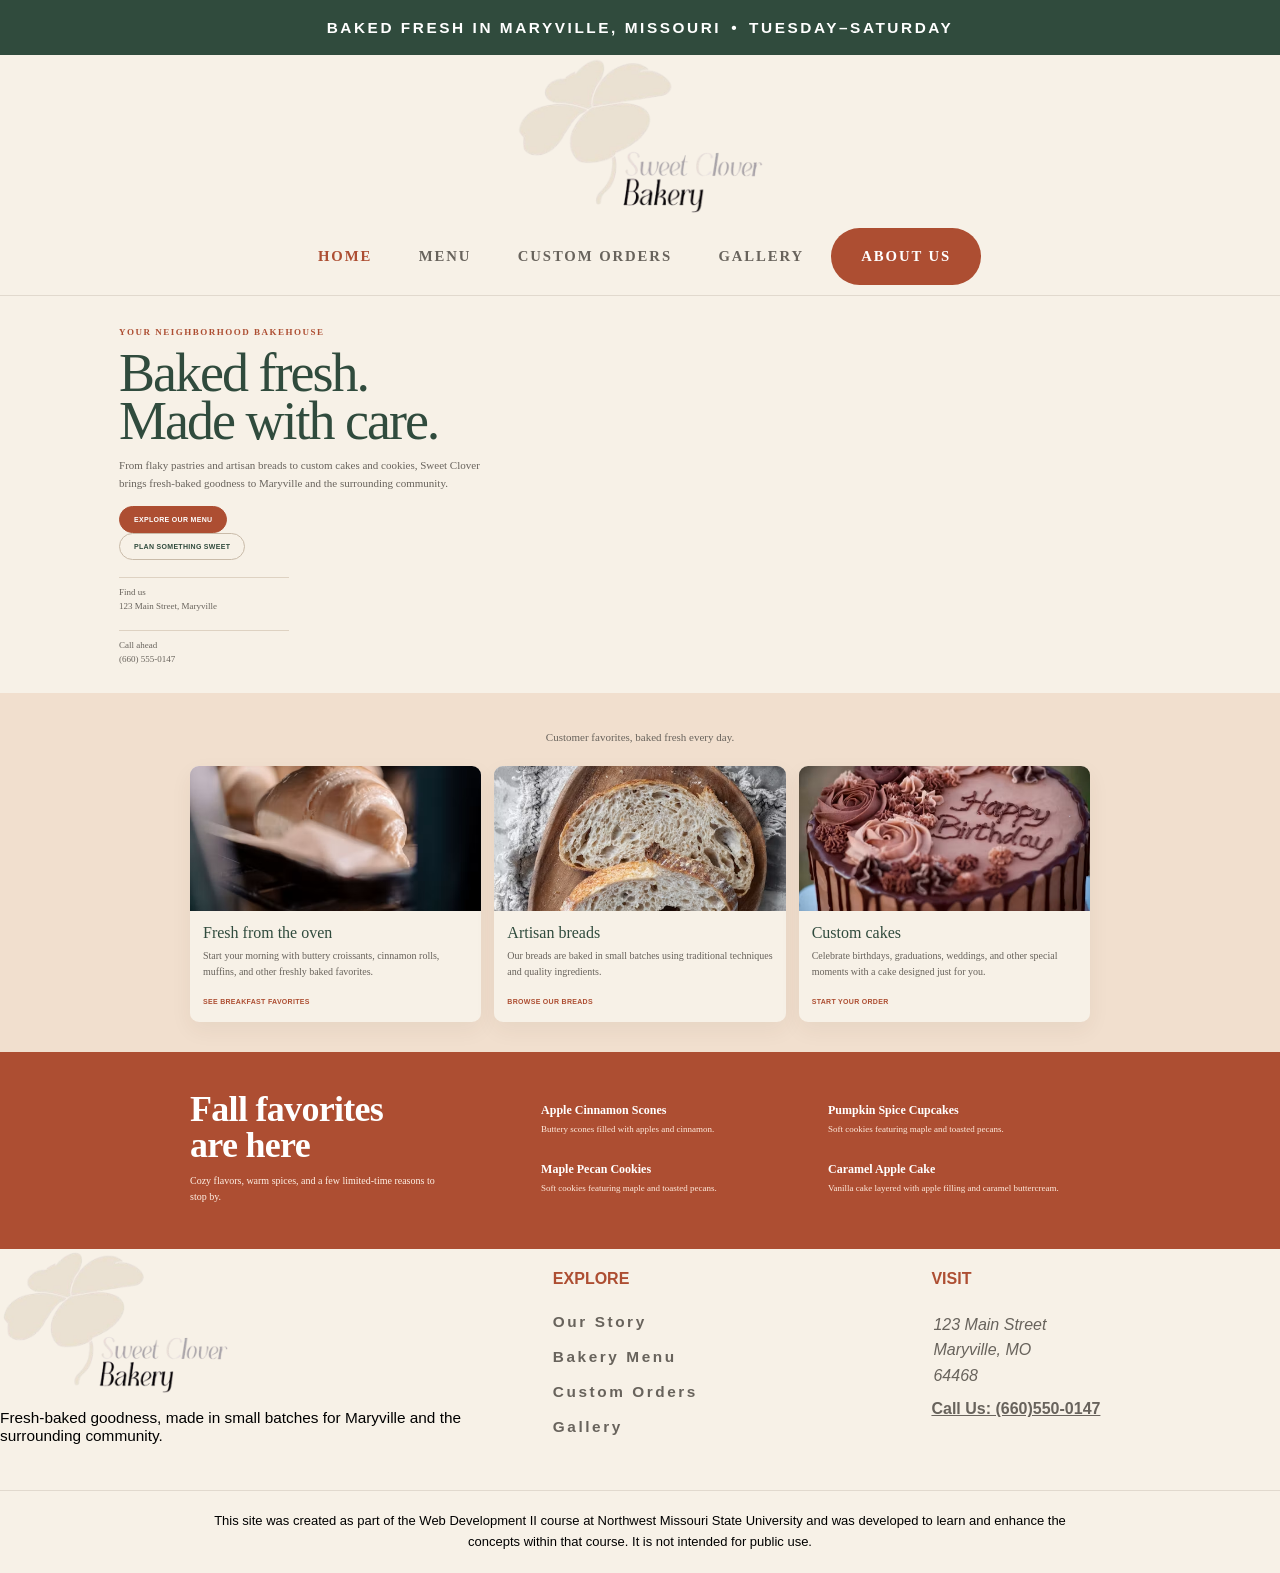
==== commit a88dc578: "Fixed a minor mistake Images on index would not load on the screen when viewed on pages. Realized th" ====
--- a/index.html
+++ b/index.html
@@ -14,6 +14,10 @@
 
     <meta charset="utf-8" />
     <meta name="viewport" content="width=device-width, initial-scale=1" />
+    <meta name="description" content="Looking for a Maryville bakery? Sweet Clover Bakery offers fresh baked goods, artisan bread, custom cakes, and cookies made with care." />
+    <meta name="keywords" content="Maryville bakery, bakery in Maryville Missouri, local bakery, custom cakes Maryville, fresh baked goods, custom cookies, artisan bread, birthday cakes Maryville" />
+    <meta name="author" content="Alex Chagnon, Mitchell Nelson" />
+    <meta name="robots" content="index, follow" />
     <title>Sweet Clover Bakery</title>
     <link href="styles.css" rel="stylesheet" />
 
@@ -60,7 +64,7 @@
             </p>
             <div>
                 <article>
-                    <img src=/images/breadoven.jpg alt="Freshly baked golden croissants">
+                    <img src=images/breadoven.jpg alt="Freshly baked golden croissants">
                     <div>
                         <h2>Fresh from the oven</h2>
                         <p>
@@ -75,7 +79,7 @@
                 </article>
 
                 <article>
-                    <img src=/images/sourdough.jpg alt="Fresh artisan bread and croissants">
+                    <img src=images/sourdough.jpg alt="Fresh artisan bread and croissants">
                     <div>
                         <h2>Artisan breads</h2>
                         <p>
@@ -89,7 +93,7 @@
                 </article>
 
                 <article>
-                    <img src=/images/birthdaycake.jpg alt="Beautiful custom celebration cake">
+                    <img src=images/birthdaycake.jpg alt="Beautiful custom celebration cake">
                     <div class="card-content">
                         <h2>Custom cakes</h2>
                         <p>
--- a/styles.css
+++ b/styles.css
@@ -154,7 +154,7 @@
 
 /* Article Styles */
 
-/*Custom Order Page Styles*/ 
+/*Custom Order Page Styles Emma Smith*/ 
 .container {
     width: 90%;
         max-width: 1280px;
@@ -168,22 +168,96 @@
     align-items: start;
 }
 
-secion {
+.section {
     padding: 80px 0;
 }
-
+.body {
+    background-color: #98a7eb;
+}
 /* Section */
-
+.custom-cakes {
+    background: #f7f1e7; 
+    padding: 30px;
+    border-radius: 20px;
+    max-width: 900px;
+    margin: 0 auto;
+    font-family: Georgia, serif;
+}
+/*Small label*/
+.section-label,
+.step-label {
+    font-size: 0.7em;
+    text-transform: uppercase;
+    letter-spacing: 2px;
+    color: #000000;
+    font-weight: bold;
+    margin-bottom: 10px;
+}
+/* Top feature card */
+.signature-offering {
+    background-color: #21424c;
+    border-radius: 18px 18px 0 0;
+    padding: 30px;
+    display: flex;
+    justify-content: space-between;
+    align-items: center;
+}
+.signature-cardcontent h3 {
+    font-size: 3em;
+    margin: 10px 0;
+    line-height: 0.9;
+    color: #ffffff;
+}
+
+/*flavors and frosting*/
+.cake-options {
+    display: flex;
+    gap: 0;
+    margin: 15px 0;
+    border-radius: 16px;
+    overflow: hidden;
+    background-color: #ffffff;
+    border: 1px solid #f7f1ef; 
+}
+.option-card {
+    flex: 1;
+    padding: 25px;
+}
+.option-card:first-child {
+    border-right: 1px solid #f7f1ef;
+}
+.option-card h3 {
+    font-size: 2em;
+    color: #000000;
+    margin: 10px 1 15px;
+}
+.option-card ul {
+   list-style: none;
+    padding: 0;
+    margin: 0;
+}
+.option-card li {
+    color: #000000;
+    line-height: 1.7;
+}
+/* =========================
+   GENERAL TYPOGRAPHY
+========================= */
+
+.custom-cakes h2,
+.custom-cakes h3 {
+    font-weight: normal;
+}
+
+.custom-cakes p {
+    line-height: 1.7;
+}
 .body {
     margin: 0;
     padding: 0;
     background-color: #f7f1e7;
     font-family: Arial, Helvetica, sans-serif;
-    color: #4a5a63
-}
-
-.custom-cakes {
-    background: #f7f1e7; 
+    color: #0f0f0f
 }
 
 .custom-cakes-container {
@@ -224,31 +298,144 @@
     display: grid;
     grid-template-columns: 1fr 1fr;
 }
-/* Individual bottom boxes */
-.option-card {
+
+/*Form*/
+.custdom-order-selection {
+    display: grid;
+    grid-template-columns: 1fr, 1.3fr;
+    gap: 3em;
+    max-width: 1200px;
+    margin: 4em auto;
     padding: 2em;
-}
-
-
-.custom-order-section {
+    background-color: #eadbcf;
+    border-radius: 30px;
+}
+
+/* Left Side */
+.how-it-workds {
+    color: #21424c
+}
+.step-label {
+    color: #ad4e32;
+    letter-spacing: 3px;
+    font-size: .8em;
+    font-weight: 1.5em;
+}
+.how-it-works h2 {
+    font-family: Georgia, serif;
+    font-size: 3em;
+    font-weight: 500;
+    line-height: 1.1;
+    color: #ad4e32;
+    margin-bottom: 2.5em;
+}
+
+/* Steps */
+.steps {
     display: flex;
-    gap: 3em;
-}
-.how-it-works {
-    flex: 1;
-}
+    flex-direction: column;
+}
+.step {
+    display: flex;
+    gap: 1em;
+    padding: 1em 0;
+    border-bottom: 1px solid #d8cabc;
+}
+.step-number {
+    width: 24px;
+    height: 24px;
+    flex-shrink: 0;
+    border-radius: 50%;
+    background-color: #fff;
+    display: flex;
+    justify-content: center;
+    align-items: center;
+    font-size: .8em;
+    font-weight: bold;
+}
+.step-content h3 {
+    margin: 0 0 .25em;
+    font-size: .95em;
+    color: #000000
+}
+.step-content p {
+    margin: 0;
+    font-size: .85em;
+    color: #000000;
+}
+.notice {
+    margin-top: 2em;
+    font-size: .85em;
+    line-height: 1.7;
+    color: #040404;
+}
+/* Right Side */
 .order-form-card {
-    flex: 1.3;
-}
+    background-color: #ffffff;
+    border-radius: 25px;
+    padding: 2em;
+}
+.order-form-card h2 {
+    margin-top: 0;
+    margin-bottom: 2em;
+    font-family: Georgia, serif;
+    font-size: 2.5em;
+    color: #000000;
+}
+
+/* form */
+.order-form-card form {
+    display: flex;
+    flex-direction: column;
+    gap: 1em;
+}
+
+/*Two collumn rows */
 .form-row {
     display: flex;
     gap: 1em;
 }
-.form-group {
-    display: flex; 
-    flex-direction: column;
-}
-
+label {
+    display: block;
+    margin-bottom: .35em;
+    font-size: .75em;
+    font-weight: 600;
+    color: #000000;
+}
+/*fields*/
+input, select, textarea {
+    width: 100%;
+    padding: .9em 1em;
+    border: 2px solid #eadbcf;
+    border-radius: 8px;
+    font-size: .95em;
+    background-color: #f8f8f6;
+    box-sizing: border-box;
+}
+input:focus, select:focus, textarea:focus {
+    outline: none;
+    border-color: #ad4e32;
+}
+textarea {
+    resize: vertical;
+    min-height: 100px;
+}
+/* Button */
+button[type="submit"] {
+    margin-top: .5em;
+    width: 100%;
+    padding: 1em;
+    border: none;
+    border-radius: 30px;
+    background-color: #ad4e32;
+    font-weight: 700;
+    letter-spacing: 1px;
+    cursor: pointer;
+    transition: .3s
+}
+button[type="submit"]:hover {
+    background-color: #f7f1e7
+}
 /* ============================================
  * ============================================
  * Mitchell Nelson - note to others in project
@@ -687,6 +874,377 @@
    text-align: center;
 }
 
+
+/*ABOUT US PAGE CSS*/
+
+.aboutus{
+   flex: 1;
+   background-color: #dfc8b8;
+   color: #68635c;
+   font-family: Goergia, Helvetica, sans-serif;
+}
+
+.ourstory{
+   width: 100%;
+   max-width: 1000px;
+   margin: 0 auto;
+   padding: 80px 20px;
+   
+}
+
+.storycontent{
+   display: flex;
+   align-items: center;
+   gap: 80px
+}
+
+.storycontent > img{
+   flex: 1 1 0;
+   min-width: 0;
+   height: auto;
+   object-fit: cover;
+   border-radius: 30px;
+   
+}
+
+.storytext{
+   flex: 1.1 1 0;
+   min-width: 0;
+   font-family: Georgia, Helvetica, sans-serif; 
+}
+
+.storytext > p{
+   margin: 0 0 15px;
+   font-size: 14px;
+   line-height: 1.7;
+   color: black;
+   font-family: Georgia, Helvetica, sans-serif;
+}
+
+/*first pgraph*/
+.storytext >p:nth-of-type(2){
+   font-size: 18px;
+   line-height: 1.8;
+}
+   
+.storytext > p:first-of-type{
+   margin: 0 0 8px;
+   font-size: 16px;
+   font-weight: bold;
+   letter-spacing: 2px;
+   color: #304b3d;
+}
+
+.storytext h1{
+   margin: 0 0 24px;
+   font-family: Georgia, Helvetica, sans-serif;
+   font-size: clamp(40px, 5vw, 64px);
+   font-weight: bold;
+   line-height: 1;
+   text-align: center;
+   color: #304b3d
+}
+
+/*values area*/
+.values{
+   display: flex;
+   gap: 12px;
+   margin-top: 32px;
+}
+
+.values > div{
+   flex: 1 1 0;
+   min-width: 0;
+   padding-top: 20px;
+   border-top: 1px solid;
+}
+
+.values h2{
+   margin: 0 0 6px;
+   font-family: Georgia, Helvetica, sans-serif;
+   font-size: 16px;
+   font-weight: bold;
+   line-height: 1.3;
+   color: #304b3d;
+}
+
+.values p{
+   margin: 0;
+   font-size: 12px;
+   line-height: 1.6;
+   color: black;
+}
+
+/*baker stuff*/
+
+.profiles{
+   display: flex;
+   flex-wrap: wrap;
+   gap: 16px 24px;
+   margin-top: 80px;
+   padding-top: 40px;
+   border-top: 1px solid #68635c;
+}
+
+.profiles h2{
+   flex: 0 0 100%;
+   margin: 0 0 8px;
+   font-family: Arial, Helvetica, sans-serif;
+   font-size: 20px;
+   font-weight: bold;
+   letter-spacing: 2px;
+   text-align: center;
+   color: #ad4e32;
+}
+
+.baker{
+   display: flex;
+   align-items: flex-start;
+   gap: 16px;
+   min-width: 0;
+   padding: 20px 25px;
+   background-color: #ffffff;
+   border-radius: 16px;
+   box-shadow: 0 4px 20px rgba(72, 47, 28, .06);
+}
+/*had issues with image flexing and circle creation. had help from claude*/
+.baker img {
+    flex: 0 0 110px;
+    width: 110px;
+    min-width: 110px;
+    height: 110px;
+    min-height: 110px;
+    aspect-ratio: 1 / 1;
+    border-radius: 50%;
+    object-fit: cover;
+    object-position: center top;
+    background-color: #eadbcf;
+}
+
+.baker > div{
+   flex: 1 1 0;
+   min-width: 0;
+}
+
+.baker h3{
+   margin: 0;
+   font-family: Arial, Helvetica, sans-serif;
+   font-size: 20px;
+   font-weight: bold;
+   line-height: 1.8;
+   color:#304b3d;
+}
+
+.baker > div p:nth-of-type(1){
+   margin: 2px 0 8px;
+   font-size: 10px;
+   font-weight: bold;
+   letter-spacing: 1.5px;
+   color: #ad4e32;
+}
+
+.baker > div p:nth-of-type(2){
+   margin: 0;
+   font-size: 14px;
+   line-height:1.6;
+   color:#68635c;
+}
+
+/* -----------------FAQ SECTION-----------------*/
+
+.faqs{
+   display: flex;
+   align-items: flex-start;
+   gap: 60px;
+   padding: 25px;
+   background-color: #f1dfce
+}
+
+.faq-intro{
+   flex: 0 1 300px;
+   min-width: 0;
+   font-family: Georgia, 'Times New Roman', serif;
+   
+}
+
+.faq-intro p{
+   margin: 0;
+   font-size: 13px;
+   line-height: 1.6;
+   color: black;
+   font-family: Georgia, 'Times New Roman', serif;
+}
+
+.faq-intro h2{
+   margin: 0 0 16px;
+   font-family: Arial, Helvetica, sans-serif;
+   font-size: clamp(40px, 5vw, 64px);
+   font-weight: bold;
+   line-height: 1;
+   text-align: center;
+   color: #304b3d;
+   
+}
+
+.faq-intro a:hover{
+   text-decoration: underline;
+}
+
+.faq-list{
+   flex: 1 1 0;
+   min-width: 0;
+   border-top: 1px solid #c9bba9
+}
+
+.faq-qna h3{
+   margin: 1 0 8px;
+   font-family: Georgia, Helvetica, sans-serif;
+   font-size: 20px;
+   font-weight: bold;
+   line-height: 1.3;
+   color: #304b3d;
+   
+}
+
+.faq-qna p{
+   margin: 0;
+   font-size: 14px;
+   line-height: 1.3;
+   color: #68635c;
+   font-family: Georgia, Helvetica, sans-serif;
+}
+
+
+/*--------------Contact FORM SECTION--------------*/
+
+.contactsection{
+   display: flex;
+   width: 100%;
+   max-width: 930px;
+   margin: 80px auto;
+   overflow: hidden;
+   background-color: #ffffff;
+   border: 2px solid #e8e0d4;
+   border-radius: 30px;
+   box-shadow: 0 20px 50px rgba(48, 75, 61, 0.15);
+   
+   
+}
+
+.contactintro{
+   flex: 0 0 40%;
+   min-width: 0;
+   padding: 36px;
+   background-color: #304b3d;
+   color: #ad4e32;
+}
+
+.contactinformation > p{
+   margin: 0 0 8px;
+   font-size: 10px;
+   font-weight: bold;
+   letter-spacing: 2px;
+   color:#ffffff
+}
+
+.contactinformation h2{
+   margin: 0 0 28px;
+   font-size: 28px;
+   font-weight: bold;
+   line-height: 1.2;
+   color: #f7f1e7;
+   text-decoration: underline;
+
+   
+}
+
+.contactdetail{
+   margin-bottom: 20px;
+}
+
+.contactdetail h3{
+   margin: 0 0 6px;
+   font-size: 25px;
+   letter-spacing: 1.5px;
+   color: #f7f1e7;
+}
+
+.contactdetail p{
+   margin: 0;
+   font-size: 15px;
+   line-height: 1.5;
+   color: #ffffff
+}
+
+.contactdetail:last-child{
+  line-height: 1.5;
+   
+}
+
+.contactdetail:last-child p{
+   display: flex;
+   justify-content: space-between;
+   gap: 12px;
+   padding: 9px;
+   
+}
+
+.contactform{
+   flex: 1 1 0;
+   min-width: 0;
+   padding: 36px;
+}
+
+.contactform h2{
+   margin: 0 0 24px;
+   font-weight: bold;
+   line-height: 1.2;
+   color: #ad4e32;
+}
+
+.contactform form{
+   display: flex;
+   flex-wrap: wrap;
+   gap: 16px;
+}
+
+.contactform label{
+   display: block;
+   margin-bottom: 6px;
+   font-size: 15px;
+   font-weight: bold;
+   color: #304b3d
+}
+
+.contactform input, .contactform select, .contactform textarea{
+   display: block;
+   width: 100%;
+   padding: 11px 14px;
+   background-color: #304b3d;
+   font-family: inherit;
+   font-size: 14px;
+   color: #ffffff
+}
+
+.contactform textarea{
+   min-height: 100px;
+   resize: vertical;
+}
+
+.contactform input:focus, .contactform select:focus, .contactform textarea:focus{
+   outline: 2px solid #304b3d;
+}
+
+.contactform button{
+   flex: 0 0 auto;
+   margin-top: 4px;
+   padding: 14px 22px;
+   font-family: inherit;
+   font-size: 11px;
+   background-color: #ad4e32;
+    color: white;
+}
+
 /* Page footer styles */
 
 footer{
@@ -712,7 +1270,7 @@
 
 .footer-column:first-child{
    flex: 1.5;
-   color: #68635c;
+   color: #000000;
    font-size: clamp(13px, 1.2vw, 17px);
    
 }
@@ -770,9 +1328,10 @@
 
 footer img {
    display: block;
-   width: 230px;
-   height: auto;
-   object-fit: contain;
+    width: 100%;
+    max-width: 230px;
+    height: auto;
+    object-fit: contain;
 }
 
 .footer-bottom {
@@ -783,7 +1342,7 @@
    margin-top: 30px;
    padding: 20px 15px;
    text-align: center;
-   color:#68635c;
+   color:#000000;
    font-size: 13px;
    line-height: 1.6;
 
@@ -795,37 +1354,372 @@
 }
 
 
+
+/* MEDIA QUERIES - ABOUT US UNTIL LATER NOTED. QUERY HELP FROM PREVIOUS PROJECTS and W3 SCHOOLS
+ https://www.w3schools.com/cssref/css_pr_aspect-ratio.php
+https://www.w3schools.com/css/css_rwd_mediaqueries.asp
+https://developer.mozilla.org/en-US/docs/Web/CSS/Guides/Media_queries/Using
+https://www.w3schools.com/css/css3_flexbox_items.asp
+claude and chatgpt to find errors
+*/
+
+
+.ourstory {
+   padding: 48px 20px;
+}
+ 
+.storycontent {
+   flex-direction: column;
+   align-items: stretch;
+   gap: 32px;
+}
+ 
+.storycontent > img {
+   flex: none;
+   width: 100%;
+   aspect-ratio: 4 / 3;
+}
+ 
+.storytext {
+   flex: none;
+   width: 100%;
+}
+ 
+.storytext > p:nth-of-type(2) {
+   font-size: 16px;
+}
+ 
+.values {
+   flex-direction: column;
+   gap: 20px;
+}
+ 
+
+.profiles {
+   margin-top: 48px;
+   padding-top: 32px;
+}
+ 
+.baker {
+   flex: 1 1 100%;
+   flex-direction: column;
+   align-items: center;
+   text-align: center;
+}
+ 
+.baker > div {
+   flex: none;
+   width: 100%;
+}
+ 
+.baker img {
+   flex: 0 0 96px;
+   width: 96px;
+   min-width: 96px;
+   height: 96px;
+   min-height: 96px;
+}
+ 
+
+.faqs {
+   flex-direction: column;
+   align-items: stretch;
+   gap: 32px;
+   padding: 40px 20px;
+}
+ 
+.faq-intro {
+   flex: none;
+   width: 100%;
+}
+ 
+.faq-list {
+   flex: none;
+   width: 100%;
+}
+ 
+
+.contactsection {
+   flex-direction: column;
+   width: calc(100% - 40px);
+   margin: 48px auto;
+}
+ 
+.contactintro {
+   flex: none;
+   width: 100%;
+   padding: 24px 20px;
+}
+ 
+.contactform {
+   flex: none;
+   width: 100%;
+   padding: 24px 20px;
+}
+ 
+.formgroup,
+.form-group {
+   flex: 1 1 100%;
+}
+ 
+.contactform button {
+   flex: 1 1 100%;
+}
+ 
+ 
 /* =============================================
-   Tablet and Desktop Styles: greater than 510px
+   Tablet and Desktop Styles: greater than 510pixels
    =============================================
 */
-@media only screen and (min-width:511px) {
-   
-   
-}
-
+@media only screen and (min-width: 511px) {
+ 
+   .storytext > p:nth-of-type(2) {
+      font-size: 18px;
+   }
+ 
+   .values {
+      flex-direction: row;
+      gap: 12px;
+   }
+ 
+   
+   .baker {
+      flex-direction: row;
+      align-items: flex-start;
+      text-align: left;
+   }
+ 
+   .baker > div {
+      flex: 1 1 0;
+      width: auto;
+   }
+ 
+   .baker img {
+      flex: 0 0 110px;
+      width: 110px;
+      min-width: 110px;
+      height: 110px;
+      min-height: 110px;
+   }
+ 
+   
+   .formgroup,
+   .form-group {
+      flex: 0 1 auto;
+   }
+ 
+   .contactform button {
+      flex: 0 0 auto;
+   }
+ 
+   .contactintro,
+   .contactform {
+      padding: 28px;
+   }
+}
+ 
 /* =============================================
    Tablet and Desktop Styles: greater than 640px
    =============================================
 */
-@media only screen and (min-width:641px) {
-      
-   
-}
-
+@media only screen and (min-width: 641px) {
+ 
+   .ourstory {
+      padding: 80px 20px;
+   }
+ 
+   .profiles {
+      margin-top: 80px;
+      padding-top: 40px;
+   }
+ 
+   .faqs {
+      padding: 25px;
+   }
+ 
+   .contactsection {
+      margin: 80px auto;
+   }
+}
+ 
 /* =============================================
-   Tablet and Desktop Styles: greater than 720px
+   Tablet and Desktop Styles: greater than 720 poxels
    =============================================
 */
 @media only screen and (min-width: 721px) {
-       
-}
-
-/* =============================================
-   Tablet and Desktop Styles: greater than 1020px
-   =============================================
-*/
-@media only screen and (min-width: 1021px) {
-
-    
-}+ 
+   
+   .storycontent {
+      flex-direction: row;
+      align-items: center;
+      gap: 80px;
+   }
+ 
+   .storycontent > img {
+      flex: 1 1 0;
+      width: auto;
+      aspect-ratio: auto;
+   }
+ 
+   .storytext {
+      flex: 1.1 1 0;
+      width: auto;
+   }
+ 
+   
+   .baker {
+      flex: 0 1 auto;
+   }
+ 
+   
+   .faqs {
+      flex-direction: row;
+      align-items: flex-start;
+      gap: 60px;
+   }
+ 
+   .faq-intro {
+      flex: 0 1 300px;
+      width: auto;
+   }
+ 
+   .faq-list {
+      flex: 1 1 0;
+      width: auto;
+   }
+ 
+   
+   .contactsection {
+      flex-direction: row;
+   }
+ 
+   .contactintro {
+      flex: 0 0 40%;
+      width: auto;
+      padding: 36px;
+   }
+ 
+   .contactform {
+      flex: 1 1 0;
+      width: auto;
+      padding: 36px;
+   }
+}
+
+
+/* =====================================
+   GALLERY PAGE STYLES
+===================================== */
+
+
+/* =====================================
+   GALLERY PAGE STYLES
+===================================== */
+
+.gallery-intro {
+    background-color: #f1dfce;
+    text-align: center;
+    padding: 38px 20px 16px;
+}
+
+.gallery-intro p {
+    margin: 15px 0;
+    color: #304b3d;
+    font-family: Georgia, "Times New Roman", serif;
+    font-size: 17px;
+}
+
+/* Gallery background */
+
+.gallery-section {
+    background-color: #f1dfce;
+    padding: 16px 4.5% 35px;
+}
+
+/* Three-column layout */
+
+.gallery-grid {
+    display: grid;
+    grid-template-columns: repeat(3, minmax(0, 1fr));
+    gap: 20px;
+    max-width: 1150px;
+    margin: 0 auto;
+}
+
+/* Individual cards */
+
+.gallery-card {
+    display: flex;
+    flex-direction: column;
+    overflow: hidden;
+    min-width: 0;
+    border-radius: 14px;
+    background-color: #f7f1e7;
+    box-shadow: 0 8px 22px rgba(48, 75, 61, 0.06);
+}
+
+/* Card images */
+
+.gallery-card img {
+    display: block;
+    width: 100%;
+    height: 218px;
+    object-fit: cover;
+}
+
+/* Card text */
+
+.gallery-card-content {
+    flex: 1;
+    padding: 16px 20px 25px;
+}
+
+.gallery-card-content h2 {
+    margin: 0 0 12px;
+    color: #304b3d;
+    font-family: Georgia, "Times New Roman", serif;
+    font-size: 24px;
+    font-weight: normal;
+}
+
+.gallery-card-content p {
+    margin: 0 0 24px;
+    color: #68635c;
+    font-family: Georgia, "Times New Roman", serif;
+    font-size: 15px;
+    line-height: 1.6;
+}
+
+/* Card links */
+
+.gallery-card-content a {
+    color: #ad4e32;
+    font-family: Arial, Helvetica, sans-serif;
+    font-size: 11px;
+    font-weight: bold;
+    letter-spacing: 0.4px;
+    text-decoration: none;
+}
+
+.gallery-card-content a:hover {
+    color: #8f3e28;
+    text-decoration: underline;
+}
+
+/* Responsive design */
+
+@media screen and (max-width: 800px) {
+    .gallery-grid {
+        grid-template-columns: repeat(2, minmax(0, 1fr));
+    }
+}
+
+@media screen and (max-width: 550px) {
+    .gallery-grid {
+        grid-template-columns: 1fr;
+    }
+
+    .gallery-card img {
+        height: 230px;
+    }
+}
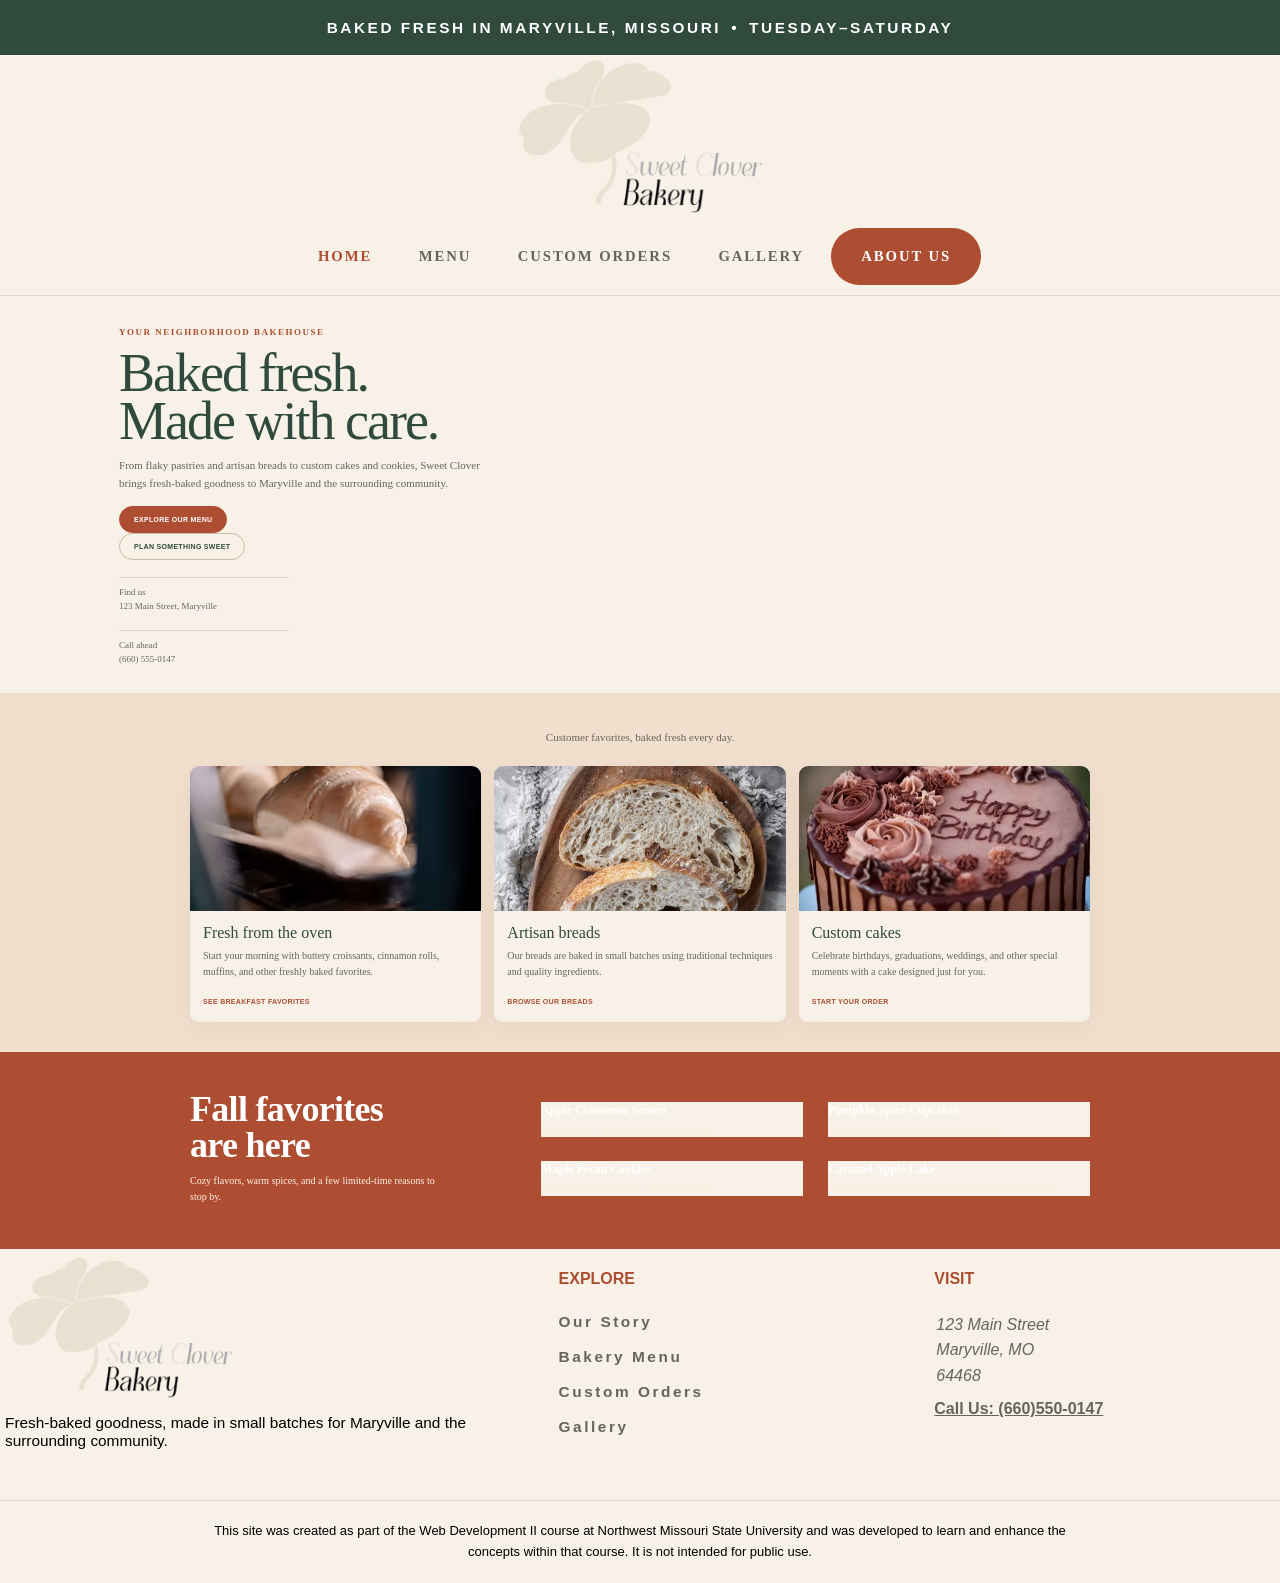
==== commit 07278e42: "footer changes footer changes" ====
--- a/index.html
+++ b/index.html
@@ -176,6 +176,7 @@
                     64468<br>
                 </address>
                 <a href="tel:+660550147">Call Us: (660)550-0147</a>
+                
             </div>
 
         </div>
@@ -186,4 +187,5 @@
     </footer>
 </body>
 
+
 </html>
--- a/styles.css
+++ b/styles.css
@@ -32,6 +32,7 @@
 /* Main page content */
 article {
     flex: 1;
+    background-color: #f7f1e7
 }
 
 /* Announcement styles */
@@ -1272,7 +1273,8 @@
    flex: 1.5;
    color: #000000;
    font-size: clamp(13px, 1.2vw, 17px);
-   
+   margin: 5px;
+    
 }
 
 .footer-column  ul{
@@ -1723,3 +1725,4 @@
         height: 230px;
     }
 }
+
